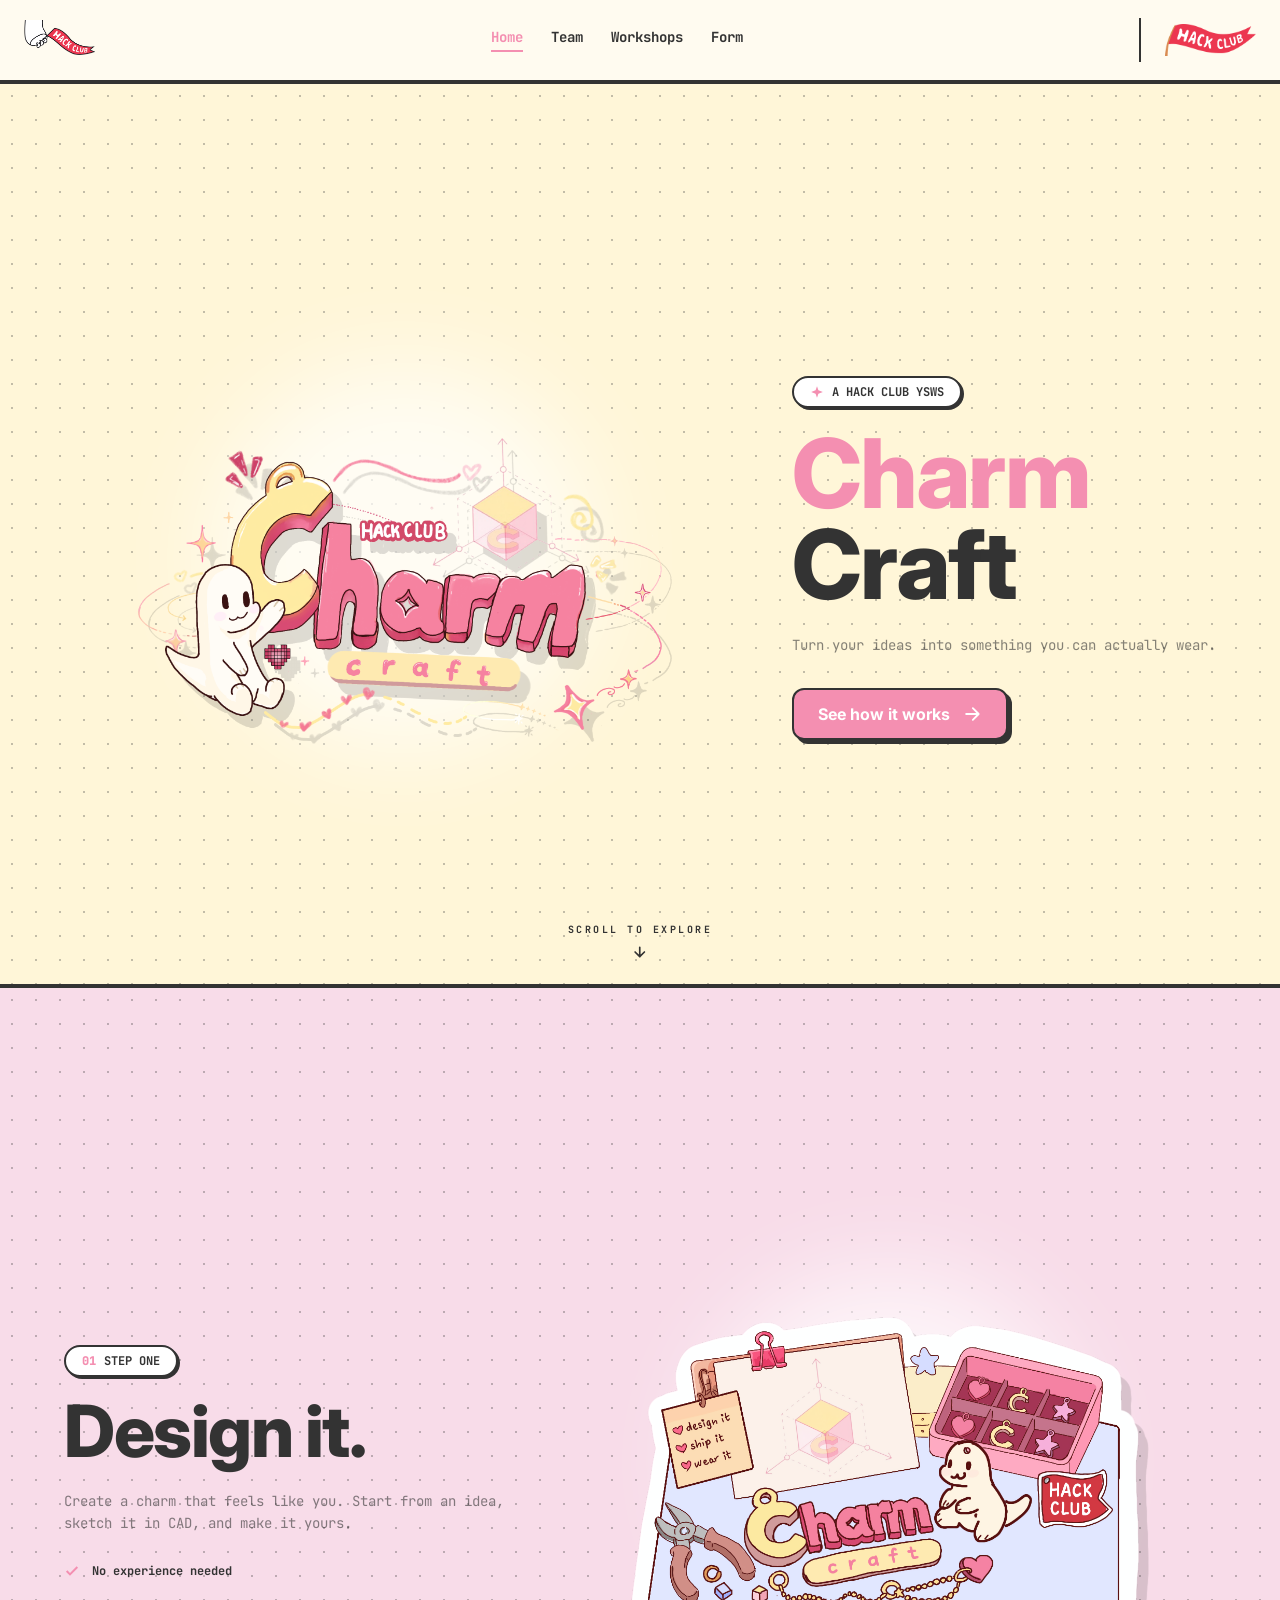
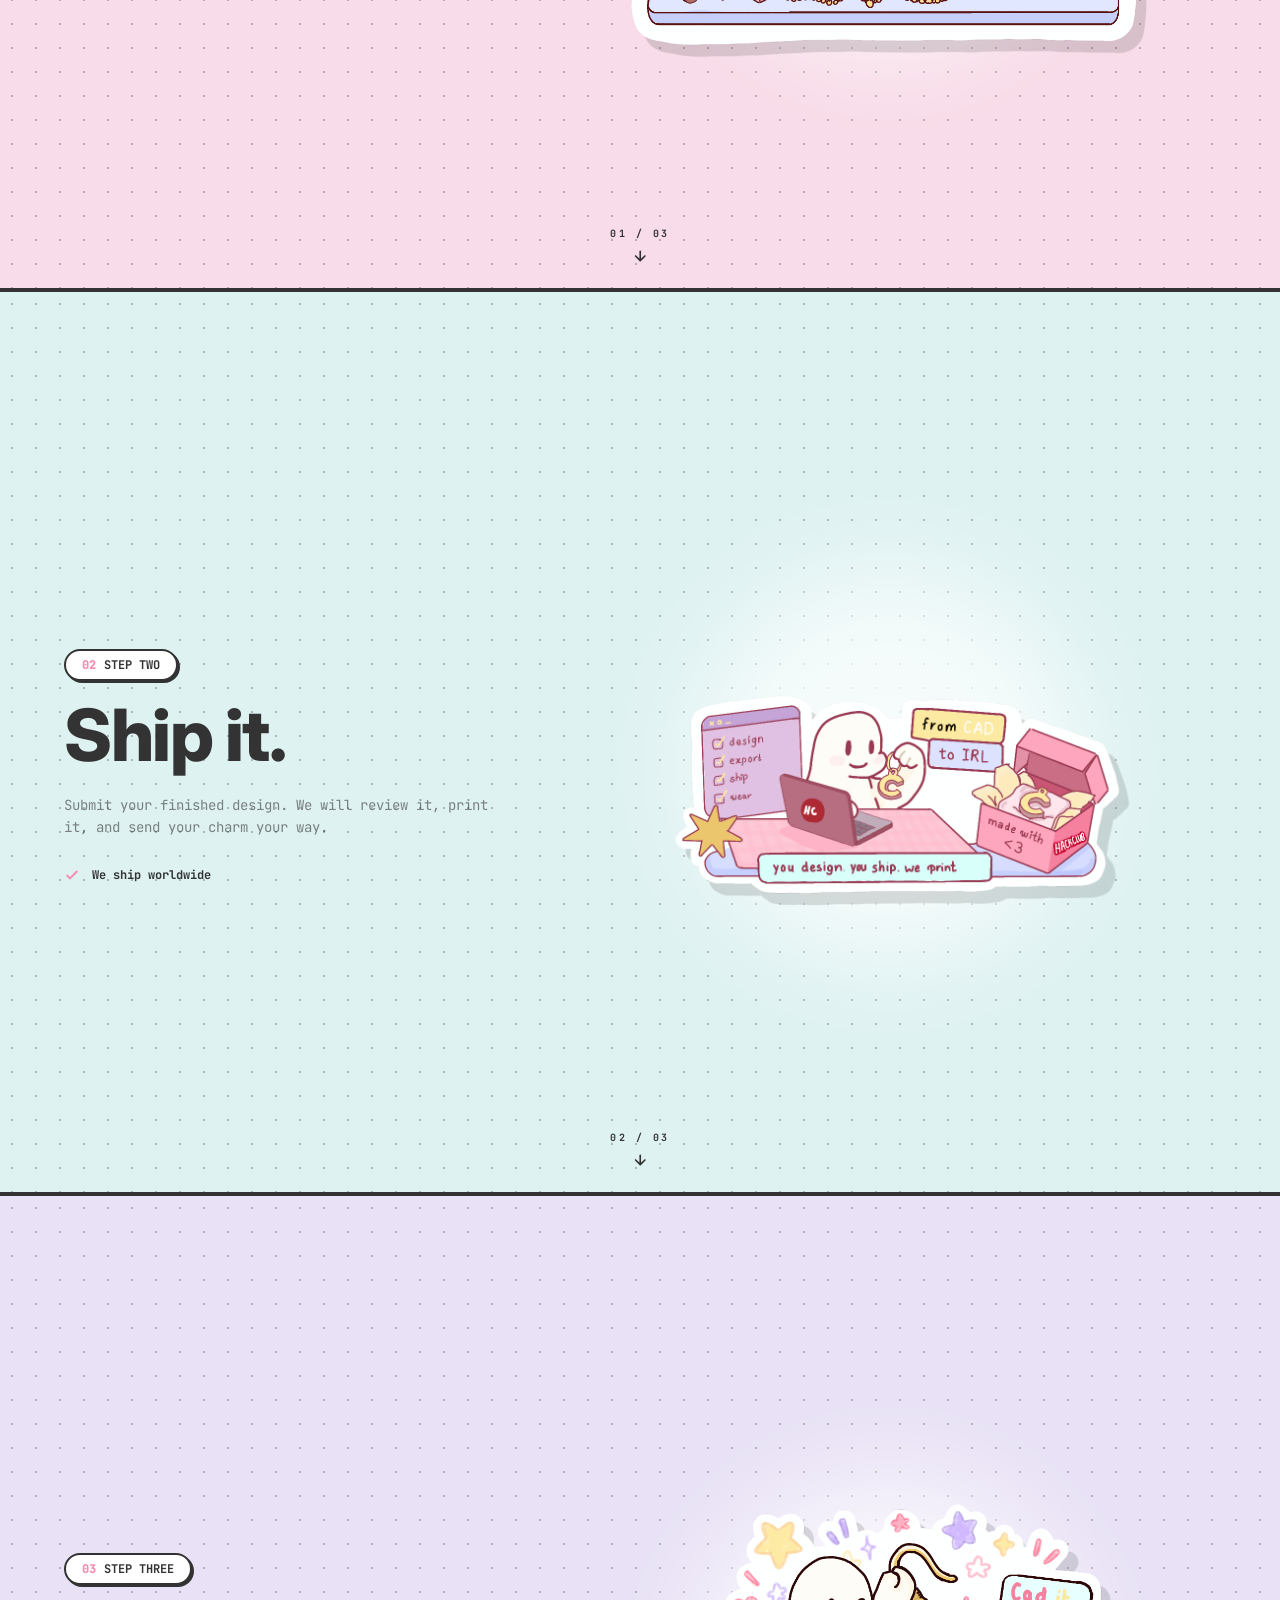
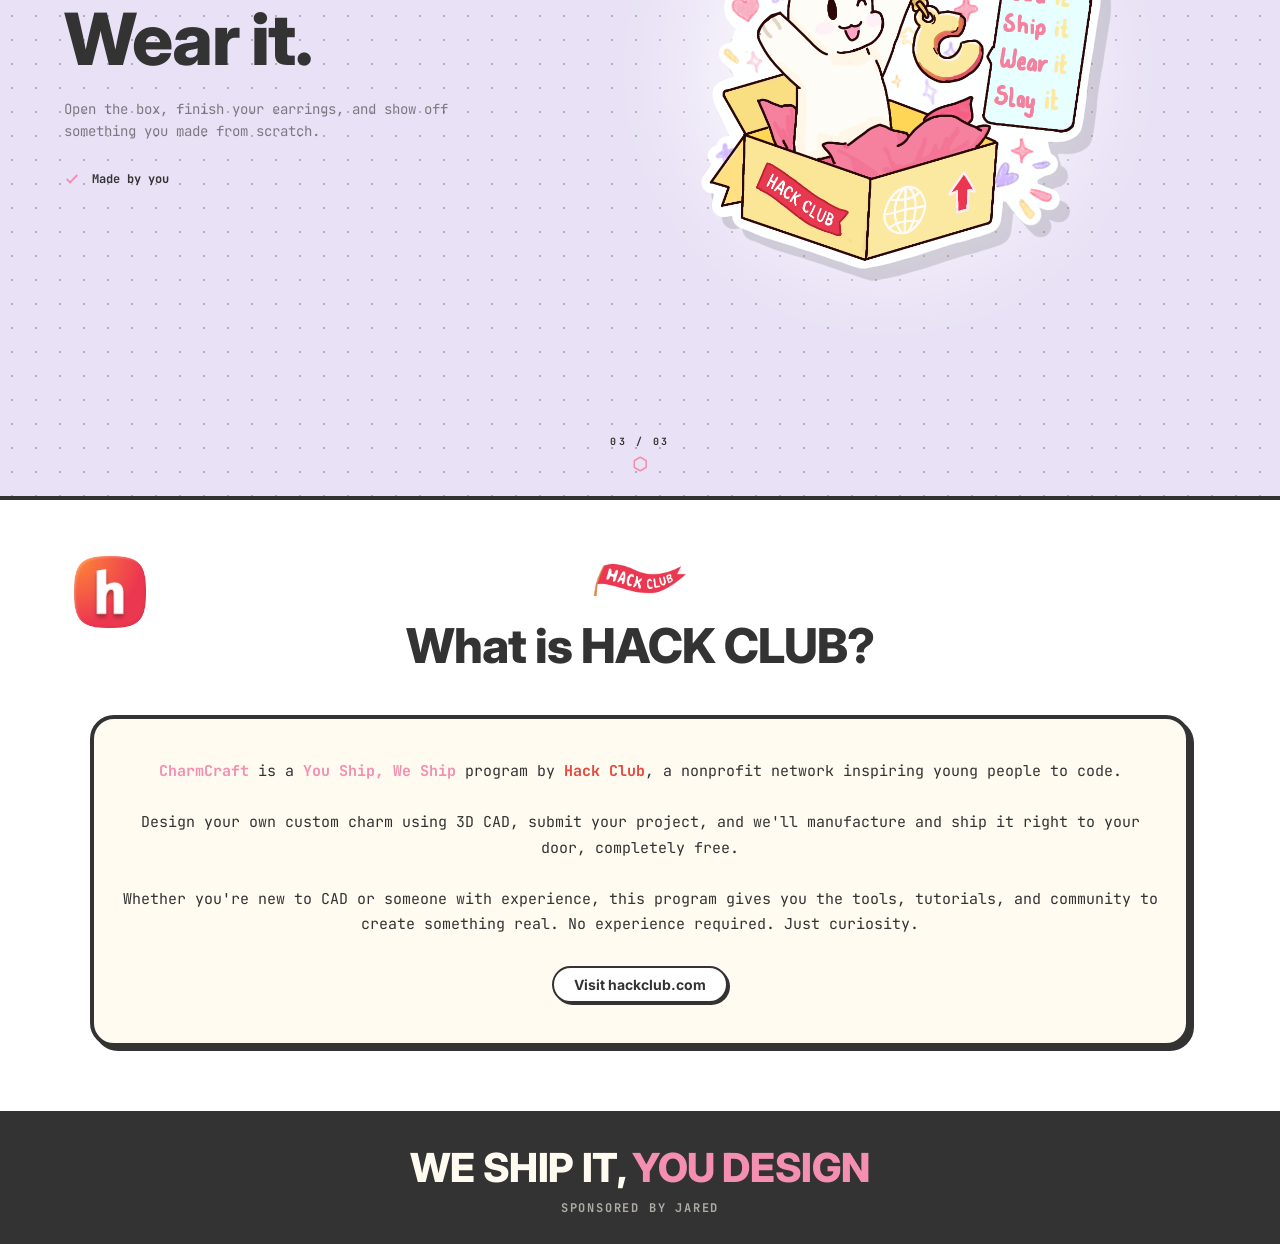
==== index.html @ 36f1904b "add index.html so GitHub Pages serves the homepage" ====
<!DOCTYPE html>
<html lang="en">
<head>
  <meta charset="UTF-8" />
  <meta name="viewport" content="width=device-width, initial-scale=1.0" />
  <title>CharmCraft — Home</title>
  <link rel="preconnect" href="https://fonts.googleapis.com" />
  <link rel="preconnect" href="https://fonts.gstatic.com" crossorigin />
  <link
    href="https://fonts.googleapis.com/css2?family=Inter:wght@400;700;800&family=JetBrains+Mono:wght@400;700&display=swap"
    rel="stylesheet"
  />
  <style>
    *,
    *::before,
    *::after {
      margin: 0;
      padding: 0;
      box-sizing: border-box;
    }

    html {
      scroll-behavior: smooth;
    }

    body {
      font-family: 'Inter', system-ui, sans-serif;
      background: #fffbf0;
      color: #333333;
      -webkit-font-smoothing: antialiased;
    }
  </style>
</head>
<body>
  <header style="position: sticky; top: 0; z-index: 50; background: rgba(255, 251, 240, 0.9); backdrop-filter: blur(6px); border-bottom: 4px solid #333333;">
    <div style="max-width: 1440px; margin: 0 auto; height: 80px; padding: 0 1.5rem; display: flex; align-items: center; justify-content: space-between; gap: 1rem;">
      <img style="height: 40px; width: auto; display: block;" src="flag-orpheus-top.png" alt="CharmCraft logo" />
      <nav style="display: flex; align-items: center; gap: 1.75rem; font-family: 'JetBrains Mono', monospace; font-size: 0.875rem; font-weight: 700;">
        <a href="#welcome" style="color: #f48fb1; text-decoration: none; padding-bottom: 4px; border-bottom: 2px solid #f48fb1;">Home</a>
        <a href="team.html" style="color: #333333; text-decoration: none; padding-bottom: 4px; border-bottom: 2px solid transparent;">Team</a>
        <a href="workshop.html" style="color: #333333; text-decoration: none; padding-bottom: 4px; border-bottom: 2px solid transparent;">Workshops</a>
        <a href="form.html" style="color: #333333; text-decoration: none; padding-bottom: 4px; border-bottom: 2px solid transparent;">Form</a>
      </nav>
      <a href="form.html" style="display: flex; align-items: center; height: 44px; padding-left: 1.5rem; border-left: 2px solid #333333;">
        <img style="height: 32px; width: auto; display: block;" src="flag-standalone.png" alt="Submit your design" />
      </a>
    </div>
  </header>

  <div style="scroll-snap-type: y proximity;">
    <!-- Slide 1: Logo -->
    <section id="welcome" style="position: relative; min-height: 100vh; display: flex; align-items: center; overflow: hidden; border-bottom: 4px solid #333333; scroll-snap-align: start; background: #fff6d8;">
      <div style="position: absolute; inset: 0; opacity: 0.3; background-image: radial-gradient(#333 1px, transparent 1px); background-size: 24px 24px; pointer-events: none;"></div>
      <div style="position: relative; z-index: 1; width: 100%; max-width: 1440px; min-height: 100vh; margin: 0 auto; display: flex; flex-direction: row; align-items: center; justify-content: center; gap: 3rem; padding: 6rem 4rem 3rem;">
        <div style="z-index: 10; max-width: 36rem; text-align: left; order: 2;">
          <div style="display: inline-flex; align-items: center; gap: 0.5rem; margin-bottom: 1.25rem; border: 2px solid #333333; border-radius: 9999px; background: #fff; padding: 0.375rem 1rem; box-shadow: 2px 2px 0 #333333; font-family: 'JetBrains Mono', monospace; font-size: 0.75rem; font-weight: 700; color: #333333;">
            <svg style="width: 0.875rem; height: 0.875rem; fill: #f48fb1;" viewBox="0 0 24 24"><path d="M12 2l2.4 7.2L22 12l-7.6 2.8L12 22l-2.4-7.2L2 12l7.6-2.8z"/></svg>
            A HACK CLUB YSWS
          </div>
          <h1 style="font-weight: 800; line-height: 0.95; letter-spacing: -0.02em; color: #333333; text-wrap: balance; font-size: 6rem;">
            <span style="color: #f48fb1;">Charm</span><br />Craft
          </h1>
          <p style="margin: 1.5rem 0 0; max-width: 28rem; font-family: 'JetBrains Mono', monospace; font-size: 0.875rem; line-height: 1.6; color: rgba(51, 51, 51, 0.6); text-wrap: pretty;">Turn your ideas into something you can actually wear.</p>
          <a href="#design" style="display: inline-flex; align-items: center; gap: 0.75rem; margin-top: 2rem; border: 2px solid #333333; border-radius: 0.75rem; background: #f48fb1; padding: 0.875rem 1.5rem; font-size: 1rem; font-weight: 700; color: #fff; text-decoration: none; box-shadow: 4px 4px 0 #333333;">
            See how it works
            <svg style="width: 1.25rem; height: 1.25rem;" viewBox="0 0 24 24" fill="none" stroke="currentColor" stroke-width="2.2" stroke-linecap="round" stroke-linejoin="round"><path d="M5 12h14M13 5l7 7-7 7"/></svg>
          </a>
        </div>
        <div style="position: relative; z-index: 10; flex: 1; display: flex; align-items: center; justify-content: center; order: 1;">
          <div style="position: absolute; width: 24rem; height: 24rem; border-radius: 50%; background: rgba(255, 255, 255, 0.7); filter: blur(48px);"></div>
          <img style="position: relative; width: auto; object-fit: contain; filter: drop-shadow(10px 12px 0 rgba(51, 51, 51, 0.16)); max-height: 66vh; max-width: 58vw;" src="Sticker (2).png" alt="CharmCraft logo artwork" />
        </div>
      </div>
      <div style="position: absolute; bottom: 1.5rem; left: 50%; transform: translateX(-50%); z-index: 20; display: flex; flex-direction: column; align-items: center; gap: 0.5rem; color: #333333;">
        <span style="font-family: 'JetBrains Mono', monospace; font-size: 0.625rem; font-weight: 700; text-transform: uppercase; letter-spacing: 0.25em;">Scroll to explore</span>
        <svg style="width: 1rem; height: 1rem; stroke: #333333; stroke-width: 2.5; fill: none;" viewBox="0 0 24 24" fill="none" stroke-linecap="round" stroke-linejoin="round"><path d="M12 5v14M5 12l7 7 7-7"/></svg>
      </div>
    </section>

    <!-- Slide 2: Design -->
    <section id="design" style="position: relative; min-height: 100vh; display: flex; align-items: center; overflow: hidden; border-bottom: 4px solid #333333; scroll-snap-align: start; background: #f8dce9;">
      <div style="position: absolute; inset: 0; opacity: 0.3; background-image: radial-gradient(#333 1px, transparent 1px); background-size: 24px 24px; pointer-events: none;"></div>
      <div style="position: relative; z-index: 1; width: 100%; max-width: 1440px; min-height: 100vh; margin: 0 auto; display: flex; flex-direction: row; align-items: center; justify-content: center; gap: 3rem; padding: 6rem 4rem 3rem;">
        <div style="z-index: 10; max-width: 36rem; text-align: left;">
          <div style="display: inline-flex; align-items: center; gap: 0.5rem; margin-bottom: 1.25rem; border: 2px solid #333333; border-radius: 9999px; background: #fff; padding: 0.375rem 1rem; box-shadow: 2px 2px 0 #333333; font-family: 'JetBrains Mono', monospace; font-size: 0.75rem; font-weight: 700; color: #333333;">
            <span style="font-family: 'JetBrains Mono', monospace; font-size: 0.75rem; font-weight: 800; color: #f48fb1;">01</span>
            STEP ONE
          </div>
          <h1 style="font-weight: 800; line-height: 0.95; letter-spacing: -0.02em; color: #333333; text-wrap: balance; font-size: 4.5rem;">Design it.</h1>
          <p style="margin: 1.5rem 0 0; max-width: 28rem; font-family: 'JetBrains Mono', monospace; font-size: 0.875rem; line-height: 1.6; color: rgba(51, 51, 51, 0.6); text-wrap: pretty;">Create a charm that feels like you. Start from an idea, sketch it in CAD, and make it yours.</p>
          <div style="display: flex; align-items: center; justify-content: flex-start; gap: 0.75rem; margin-top: 1.75rem; font-family: 'JetBrains Mono', monospace; font-size: 0.75rem; font-weight: 700; color: #333333;">
            <svg style="width: 1rem; height: 1rem; stroke: #f48fb1; stroke-width: 3; fill: none;" viewBox="0 0 24 24"><path d="M20 6L9 17l-5-5"/></svg>
            <span>No experience needed</span>
          </div>
        </div>
        <div style="position: relative; z-index: 10; flex: 1; display: flex; align-items: center; justify-content: center;">
          <div style="position: absolute; width: 24rem; height: 24rem; border-radius: 50%; background: rgba(255, 255, 255, 0.7); filter: blur(48px);"></div>
          <img style="position: relative; width: auto; object-fit: contain; filter: drop-shadow(10px 12px 0 rgba(51, 51, 51, 0.16)); max-height: 59vh; max-width: 64vw;" src="Sticker (4).png" alt="Design it — CharmCraft process illustration" />
        </div>
      </div>
      <div style="position: absolute; bottom: 1.5rem; left: 50%; transform: translateX(-50%); z-index: 20; display: flex; flex-direction: column; align-items: center; gap: 0.5rem; color: #333333;">
        <span style="font-family: 'JetBrains Mono', monospace; font-size: 0.625rem; font-weight: 700; text-transform: uppercase; letter-spacing: 0.25em;">01 / 03</span>
        <svg style="width: 1rem; height: 1rem; stroke: #333333; stroke-width: 2.5; fill: none;" viewBox="0 0 24 24" fill="none" stroke-linecap="round" stroke-linejoin="round"><path d="M12 5v14M5 12l7 7 7-7"/></svg>
      </div>
    </section>

    <!-- Slide 3: Ship -->
    <section id="ship" style="position: relative; min-height: 100vh; display: flex; align-items: center; overflow: hidden; border-bottom: 4px solid #333333; scroll-snap-align: start; background: #dff2f2;">
      <div style="position: absolute; inset: 0; opacity: 0.3; background-image: radial-gradient(#333 1px, transparent 1px); background-size: 24px 24px; pointer-events: none;"></div>
      <div style="position: relative; z-index: 1; width: 100%; max-width: 1440px; min-height: 100vh; margin: 0 auto; display: flex; flex-direction: row; align-items: center; justify-content: center; gap: 3rem; padding: 6rem 4rem 3rem;">
        <div style="z-index: 10; max-width: 36rem; text-align: left;">
          <div style="display: inline-flex; align-items: center; gap: 0.5rem; margin-bottom: 1.25rem; border: 2px solid #333333; border-radius: 9999px; background: #fff; padding: 0.375rem 1rem; box-shadow: 2px 2px 0 #333333; font-family: 'JetBrains Mono', monospace; font-size: 0.75rem; font-weight: 700; color: #333333;">
            <span style="font-family: 'JetBrains Mono', monospace; font-size: 0.75rem; font-weight: 800; color: #f48fb1;">02</span>
            STEP TWO
          </div>
          <h1 style="font-weight: 800; line-height: 0.95; letter-spacing: -0.02em; color: #333333; text-wrap: balance; font-size: 4.5rem;">Ship it.</h1>
          <p style="margin: 1.5rem 0 0; max-width: 28rem; font-family: 'JetBrains Mono', monospace; font-size: 0.875rem; line-height: 1.6; color: rgba(51, 51, 51, 0.6); text-wrap: pretty;">Submit your finished design. We will review it, print it, and send your charm your way.</p>
          <div style="display: flex; align-items: center; justify-content: flex-start; gap: 0.75rem; margin-top: 1.75rem; font-family: 'JetBrains Mono', monospace; font-size: 0.75rem; font-weight: 700; color: #333333;">
            <svg style="width: 1rem; height: 1rem; stroke: #f48fb1; stroke-width: 3; fill: none;" viewBox="0 0 24 24"><path d="M20 6L9 17l-5-5"/></svg>
            <span>We ship worldwide</span>
          </div>
        </div>
        <div style="position: relative; z-index: 10; flex: 1; display: flex; align-items: center; justify-content: center;">
          <div style="position: absolute; width: 24rem; height: 24rem; border-radius: 50%; background: rgba(255, 255, 255, 0.7); filter: blur(48px);"></div>
          <img style="position: relative; width: auto; object-fit: contain; filter: drop-shadow(10px 12px 0 rgba(51, 51, 51, 0.16)); max-height: 56vh; max-width: 66vw;" src="Sticker (3).png" alt="Ship it — CharmCraft process illustration" />
        </div>
      </div>
      <div style="position: absolute; bottom: 1.5rem; left: 50%; transform: translateX(-50%); z-index: 20; display: flex; flex-direction: column; align-items: center; gap: 0.5rem; color: #333333;">
        <span style="font-family: 'JetBrains Mono', monospace; font-size: 0.625rem; font-weight: 700; text-transform: uppercase; letter-spacing: 0.25em;">02 / 03</span>
        <svg style="width: 1rem; height: 1rem; stroke: #333333; stroke-width: 2.5; fill: none;" viewBox="0 0 24 24" fill="none" stroke-linecap="round" stroke-linejoin="round"><path d="M12 5v14M5 12l7 7 7-7"/></svg>
      </div>
    </section>

    <!-- Slide 4: Wear -->
    <section id="wear" style="position: relative; min-height: 100vh; display: flex; align-items: center; overflow: hidden; border-bottom: 4px solid #333333; scroll-snap-align: start; background: #e9e2f6;">
      <div style="position: absolute; inset: 0; opacity: 0.3; background-image: radial-gradient(#333 1px, transparent 1px); background-size: 24px 24px; pointer-events: none;"></div>
      <div style="position: relative; z-index: 1; width: 100%; max-width: 1440px; min-height: 100vh; margin: 0 auto; display: flex; flex-direction: row; align-items: center; justify-content: center; gap: 3rem; padding: 6rem 4rem 3rem;">
        <div style="z-index: 10; max-width: 36rem; text-align: left;">
          <div style="display: inline-flex; align-items: center; gap: 0.5rem; margin-bottom: 1.25rem; border: 2px solid #333333; border-radius: 9999px; background: #fff; padding: 0.375rem 1rem; box-shadow: 2px 2px 0 #333333; font-family: 'JetBrains Mono', monospace; font-size: 0.75rem; font-weight: 700; color: #333333;">
            <span style="font-family: 'JetBrains Mono', monospace; font-size: 0.75rem; font-weight: 800; color: #f48fb1;">03</span>
            STEP THREE
          </div>
          <h1 style="font-weight: 800; line-height: 0.95; letter-spacing: -0.02em; color: #333333; text-wrap: balance; font-size: 4.5rem;">Wear it.</h1>
          <p style="margin: 1.5rem 0 0; max-width: 28rem; font-family: 'JetBrains Mono', monospace; font-size: 0.875rem; line-height: 1.6; color: rgba(51, 51, 51, 0.6); text-wrap: pretty;">Open the box, finish your earrings, and show off something you made from scratch.</p>
          <div style="display: flex; align-items: center; justify-content: flex-start; gap: 0.75rem; margin-top: 1.75rem; font-family: 'JetBrains Mono', monospace; font-size: 0.75rem; font-weight: 700; color: #333333;">
            <svg style="width: 1rem; height: 1rem; stroke: #f48fb1; stroke-width: 3; fill: none;" viewBox="0 0 24 24"><path d="M20 6L9 17l-5-5"/></svg>
            <span>Made by you</span>
          </div>
        </div>
        <div style="position: relative; z-index: 10; flex: 1; display: flex; align-items: center; justify-content: center;">
          <div style="position: absolute; width: 24rem; height: 24rem; border-radius: 50%; background: rgba(255, 255, 255, 0.7); filter: blur(48px);"></div>
          <img style="position: relative; width: auto; object-fit: contain; filter: drop-shadow(10px 12px 0 rgba(51, 51, 51, 0.16)); max-height: 59vh; max-width: 64vw;" src="Sticker (1).png" alt="Wear it — CharmCraft process illustration" />
        </div>
      </div>
      <div style="position: absolute; bottom: 1.5rem; left: 50%; transform: translateX(-50%); z-index: 20; display: flex; flex-direction: column; align-items: center; gap: 0.5rem; color: #333333;">
        <span style="font-family: 'JetBrains Mono', monospace; font-size: 0.625rem; font-weight: 700; text-transform: uppercase; letter-spacing: 0.25em;">03 / 03</span>
        <svg style="width: 1rem; height: 1rem; stroke: #f48fb1; stroke-width: 2.5; fill: none;" viewBox="0 0 24 24" fill="none" stroke-linecap="round" stroke-linejoin="round"><path d="M21 8a2 2 0 0 0-1-1.73l-7-4a2 2 0 0 0-2 0l-7 4A2 2 0 0 0 3 8v8a2 2 0 0 0 1 1.73l7 4a2 2 0 0 0 2 0l7-4A2 2 0 0 0 21 16Z"/></svg>
      </div>
    </section>
  </div>

  <section id="about" style="background: #ffffff; border-bottom: 4px solid #333333; padding: 4rem 1.5rem;">
    <div style="position: relative; max-width: 1100px; margin: 0 auto; text-align: center;">
      <div style="display: block; position: absolute; pointer-events: none; width: 4.5rem; height: 4.5rem; left: -1rem; top: -0.5rem;"><img style="width: 100%; height: 100%; display: block;" src="icon-rounded.png" alt="" /></div>
      <img style="height: 32px; width: auto; margin: 0 auto 1.25rem; display: block;" src="flag-standalone.png" alt="Hack Club logo" />
      <h2 style="font-size: 3rem; font-weight: 800; letter-spacing: -0.02em; color: #333333; text-wrap: balance;">What is HACK CLUB?</h2>
      <div style="position: relative; z-index: 2; margin-top: 2.5rem; background: #fffbf0; border: 4px solid #333333; border-radius: 24px; box-shadow: 4px 4px 0 #333333; padding: 2.5rem 1.75rem;">
        <p style="font-family: 'JetBrains Mono', monospace; font-size: 0.9375rem; line-height: 1.7; color: #333333; text-align: center;">
          <span style="color: #f48fb1; font-weight: 700;">CharmCraft</span> is a <span style="color: #f48fb1; font-weight: 700;">You Ship, We Ship</span> program by <span style="color: #e6483f; font-weight: 700;">Hack Club</span>, a nonprofit network inspiring young people to code.
          <br /><br />
          Design your own custom charm using 3D CAD, submit your project, and we'll manufacture and ship it right to your door, completely free.
          <br /><br />
          Whether you're new to CAD or someone with experience, this program gives you the tools, tutorials, and community to create something real. No experience required. Just curiosity.
        </p>
        <a href="https://hackclub.com" style="display: inline-flex; align-items: center; margin-top: 1.75rem; background: #fff; border: 2px solid #333333; border-radius: 9999px; padding: 0.5rem 1.25rem; font-family: 'Inter', system-ui, sans-serif; font-size: 0.875rem; font-weight: 700; color: #333333; text-decoration: none; box-shadow: 2px 2px 0 #333333;" target="_blank" rel="noopener">Visit hackclub.com</a>
      </div>
    </div>
  </section>

  <footer style="background: #333333; color: #fffbf0; padding: 1.75rem 1.5rem; display: flex; flex-direction: column; align-items: center; justify-content: center; gap: 0.5rem; text-align: center;">
    <p style="font-family: 'Inter', system-ui, sans-serif; font-size: 2.5rem; font-weight: 800; letter-spacing: -0.01em; text-transform: uppercase;">We ship it, <span style="color: #f48fb1;">you design</span></p>
    <p style="font-family: 'JetBrains Mono', monospace; font-size: 0.75rem; font-weight: 700; color: rgba(255, 251, 240, 0.6); letter-spacing: 0.15em; text-transform: uppercase;">Sponsored by Jared</p>
  </footer>
</body>
</html>
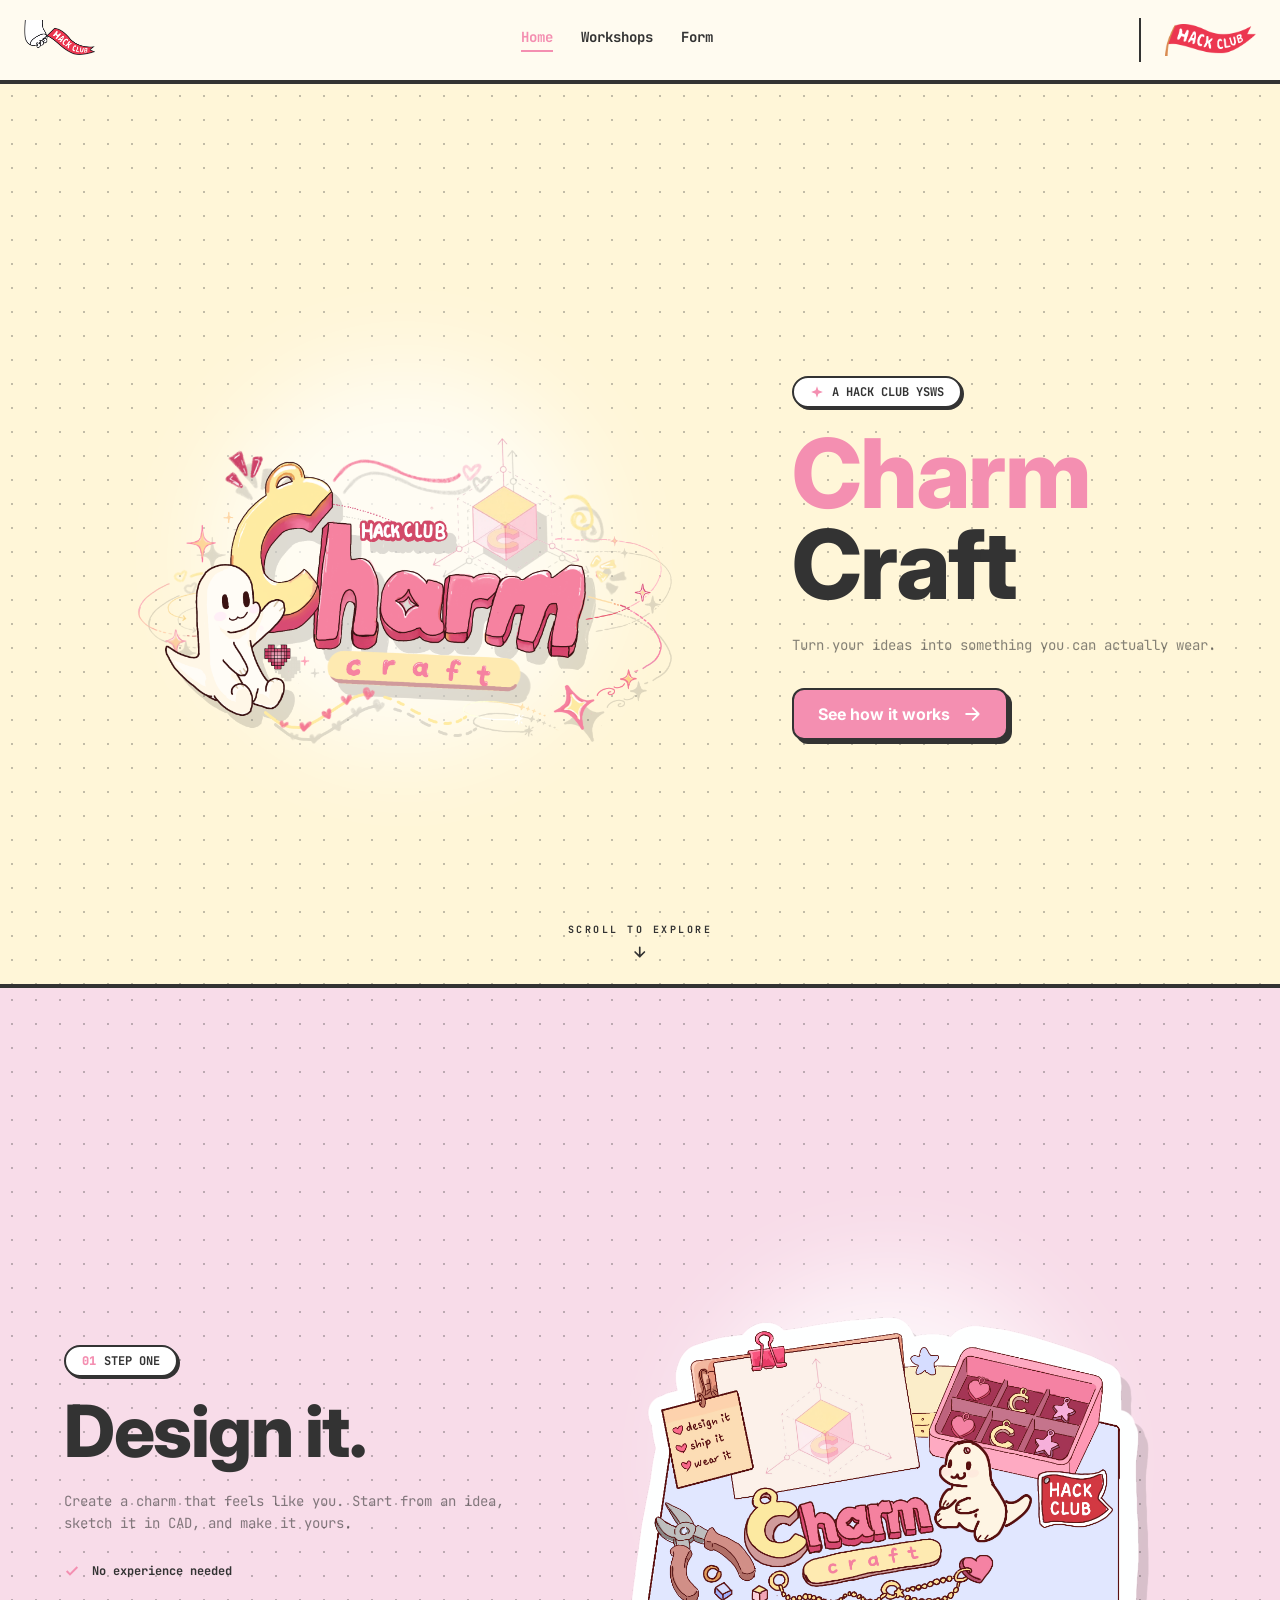
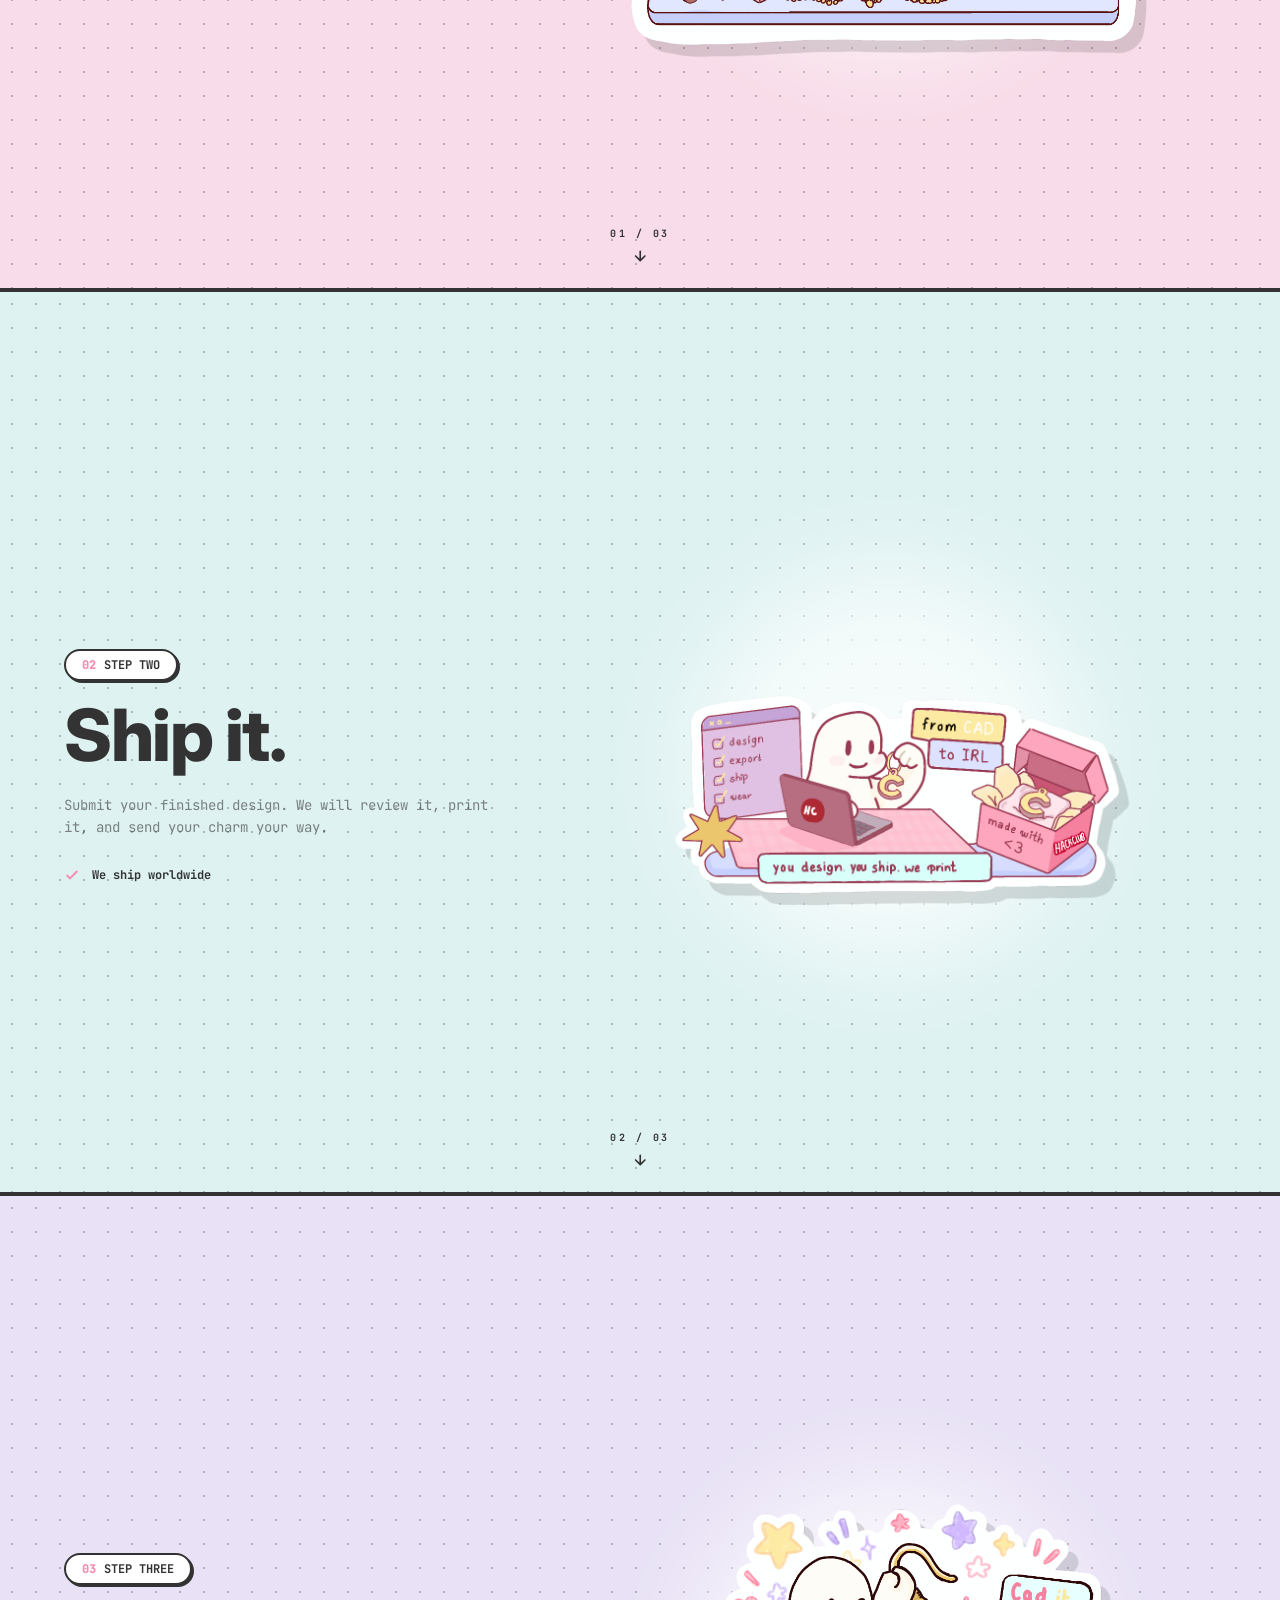
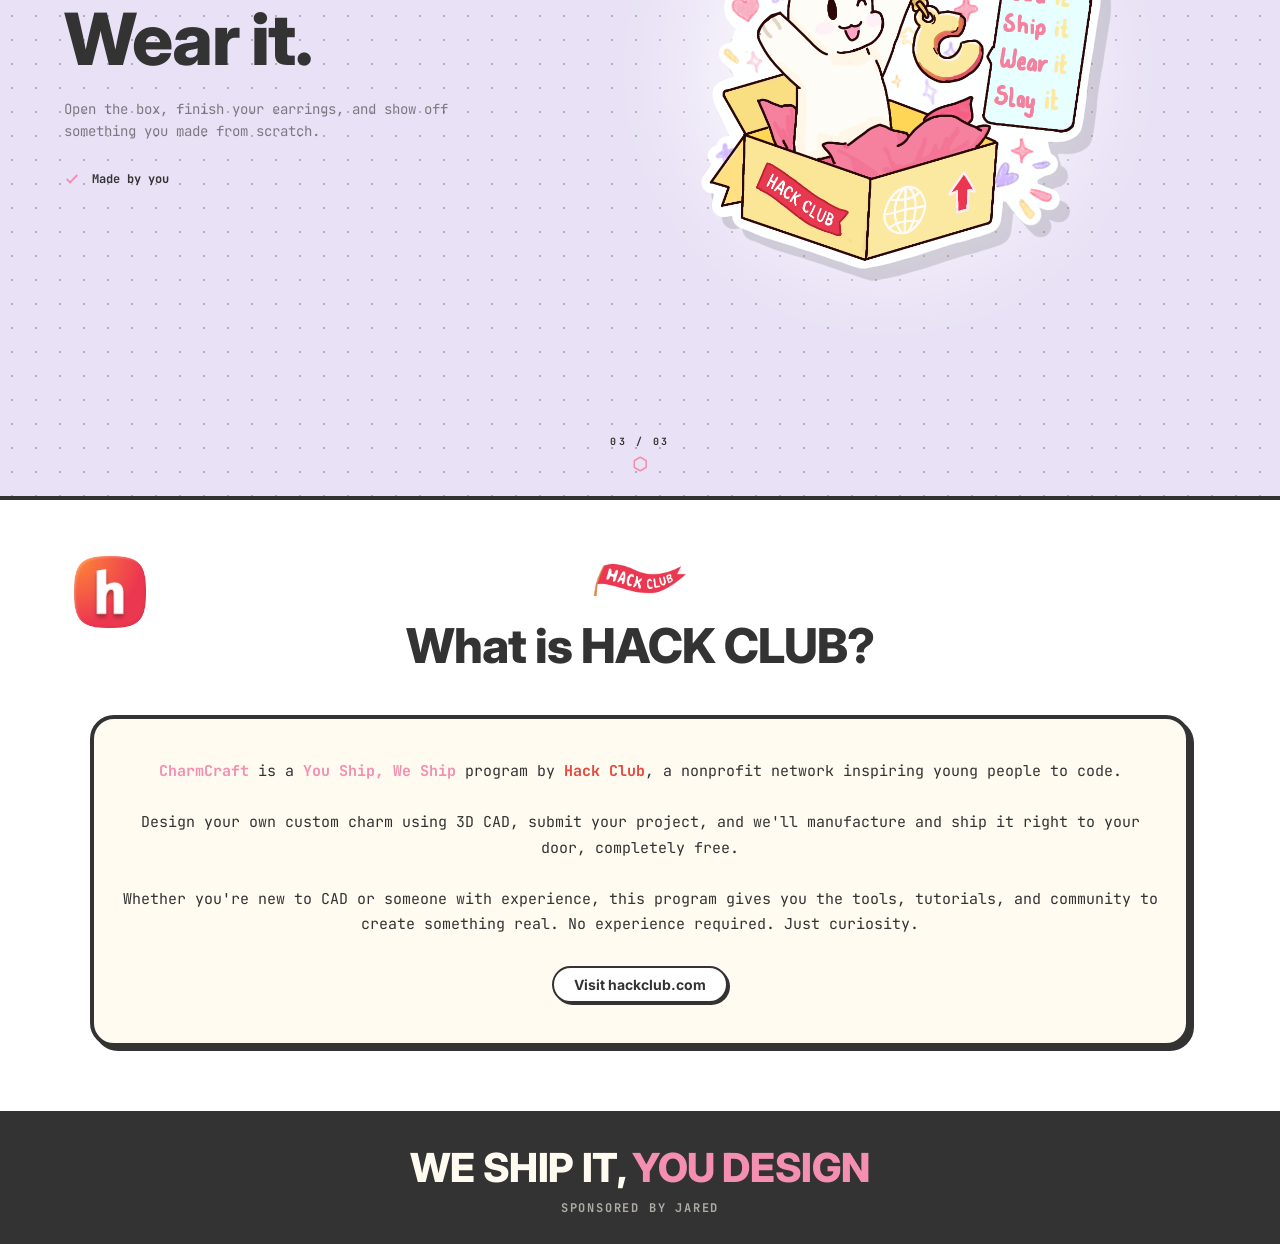
==== commit 870b1f9b: "remove YSWS team and added footer" ====
--- a/index.html
+++ b/index.html
@@ -37,7 +37,6 @@
       <img style="height: 40px; width: auto; display: block;" src="flag-orpheus-top.png" alt="CharmCraft logo" />
       <nav style="display: flex; align-items: center; gap: 1.75rem; font-family: 'JetBrains Mono', monospace; font-size: 0.875rem; font-weight: 700;">
         <a href="#welcome" style="color: #f48fb1; text-decoration: none; padding-bottom: 4px; border-bottom: 2px solid #f48fb1;">Home</a>
-        <a href="team.html" style="color: #333333; text-decoration: none; padding-bottom: 4px; border-bottom: 2px solid transparent;">Team</a>
         <a href="workshop.html" style="color: #333333; text-decoration: none; padding-bottom: 4px; border-bottom: 2px solid transparent;">Workshops</a>
         <a href="form.html" style="color: #333333; text-decoration: none; padding-bottom: 4px; border-bottom: 2px solid transparent;">Form</a>
       </nav>
@@ -182,4 +181,4 @@
     <p style="font-family: 'JetBrains Mono', monospace; font-size: 0.75rem; font-weight: 700; color: rgba(255, 251, 240, 0.6); letter-spacing: 0.15em; text-transform: uppercase;">Sponsored by Jared</p>
   </footer>
 </body>
-</html>
+</html>
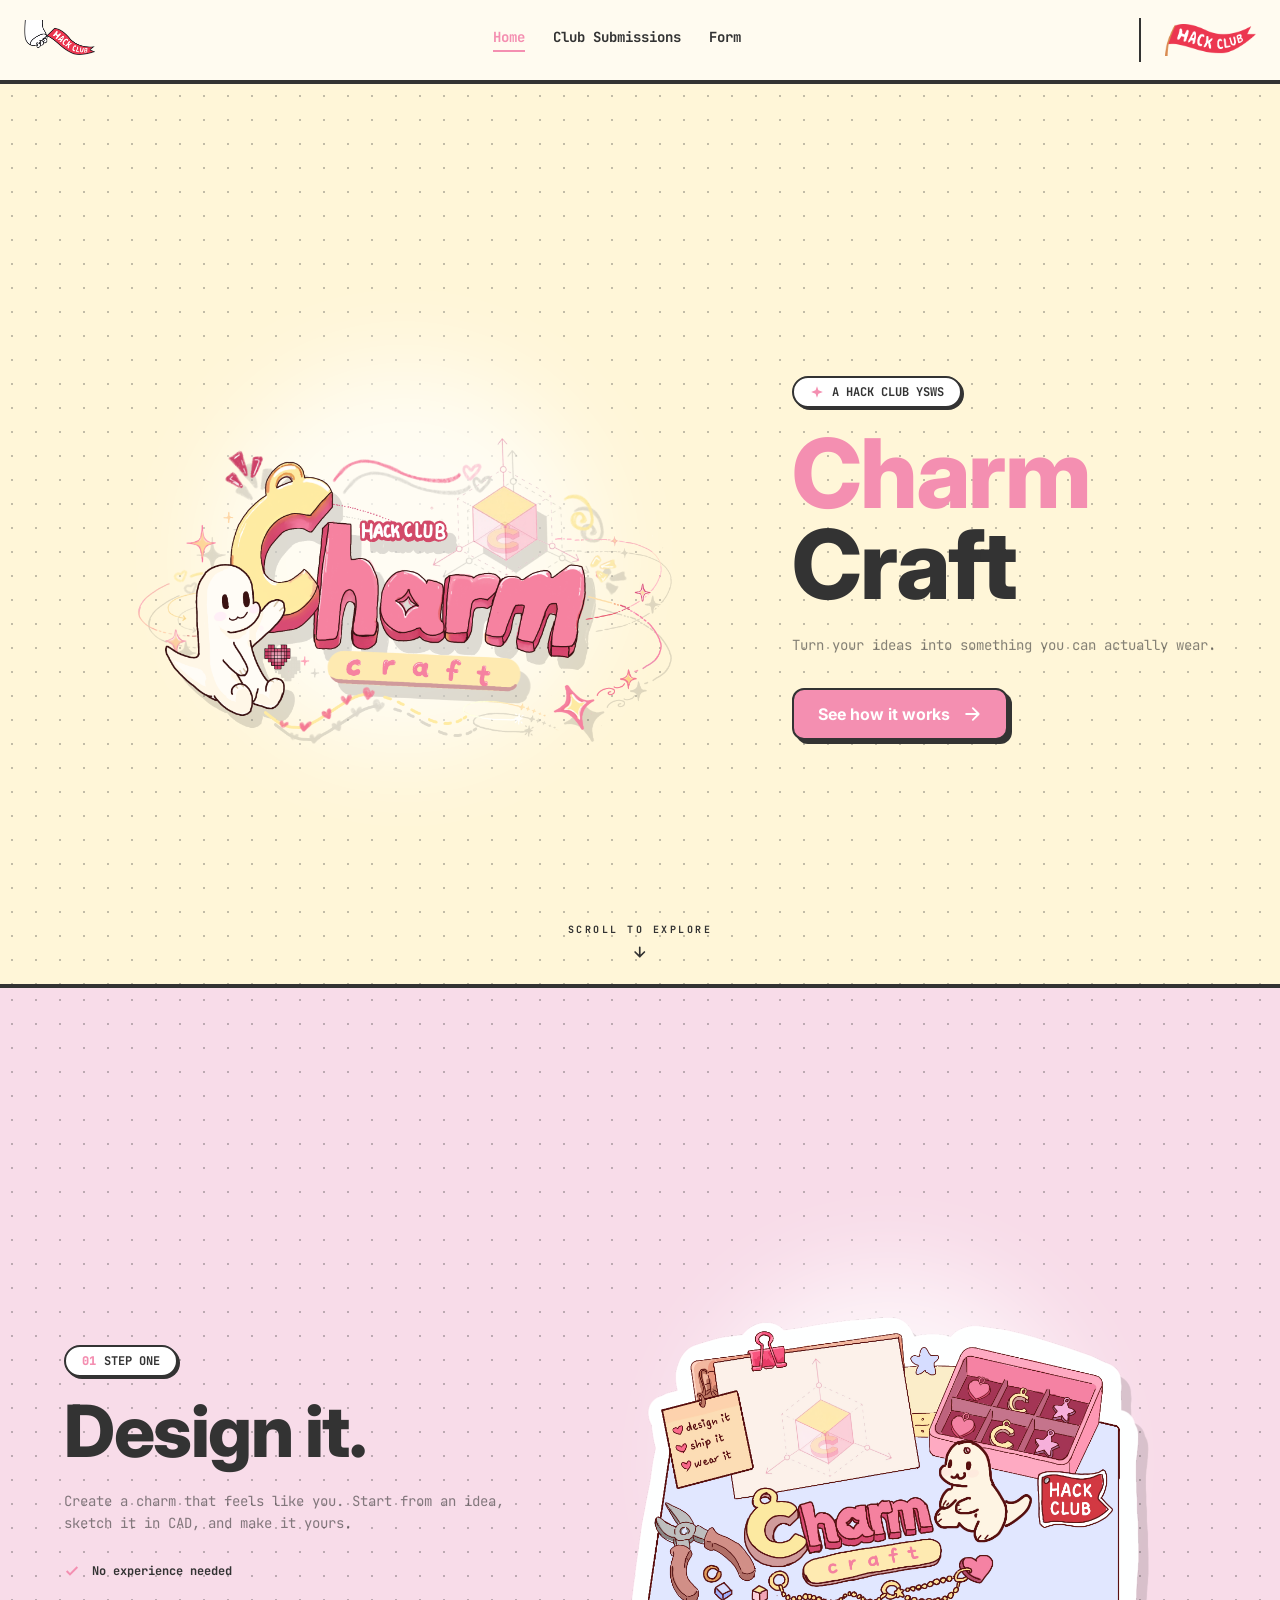
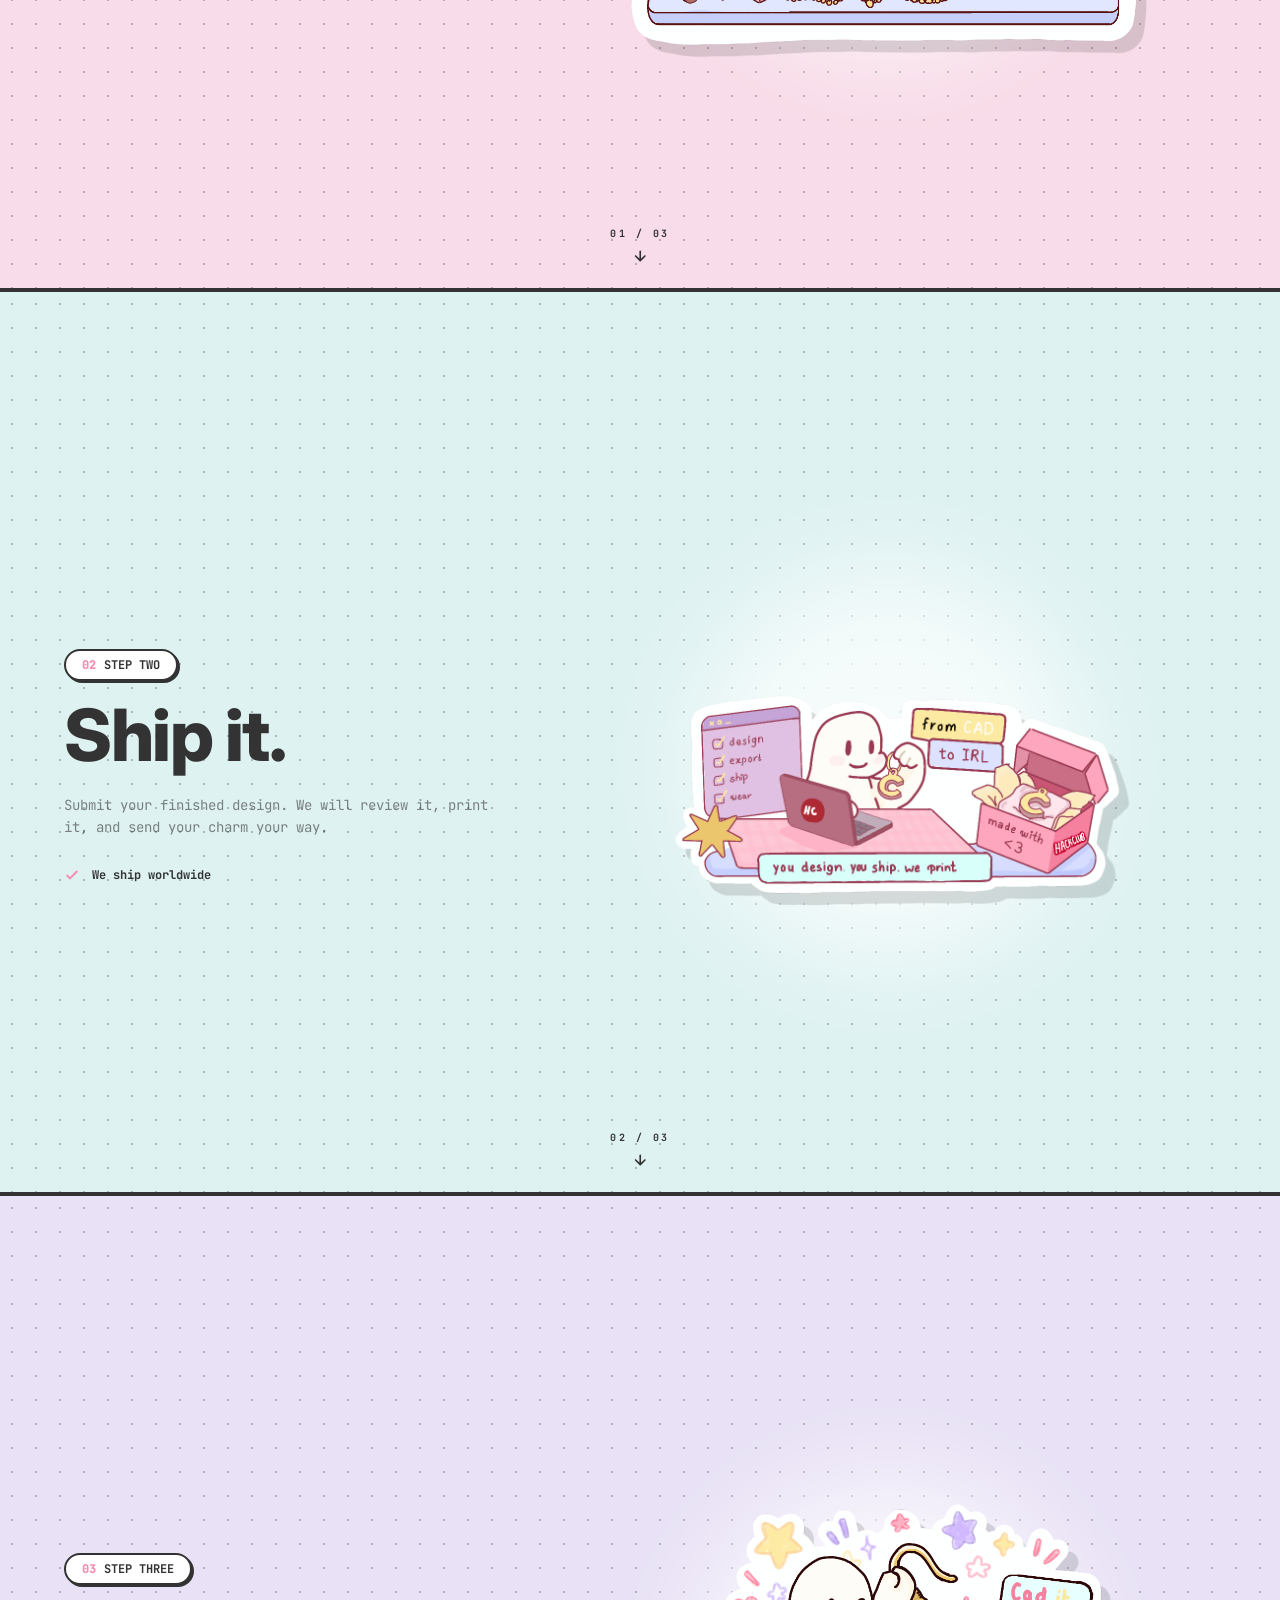
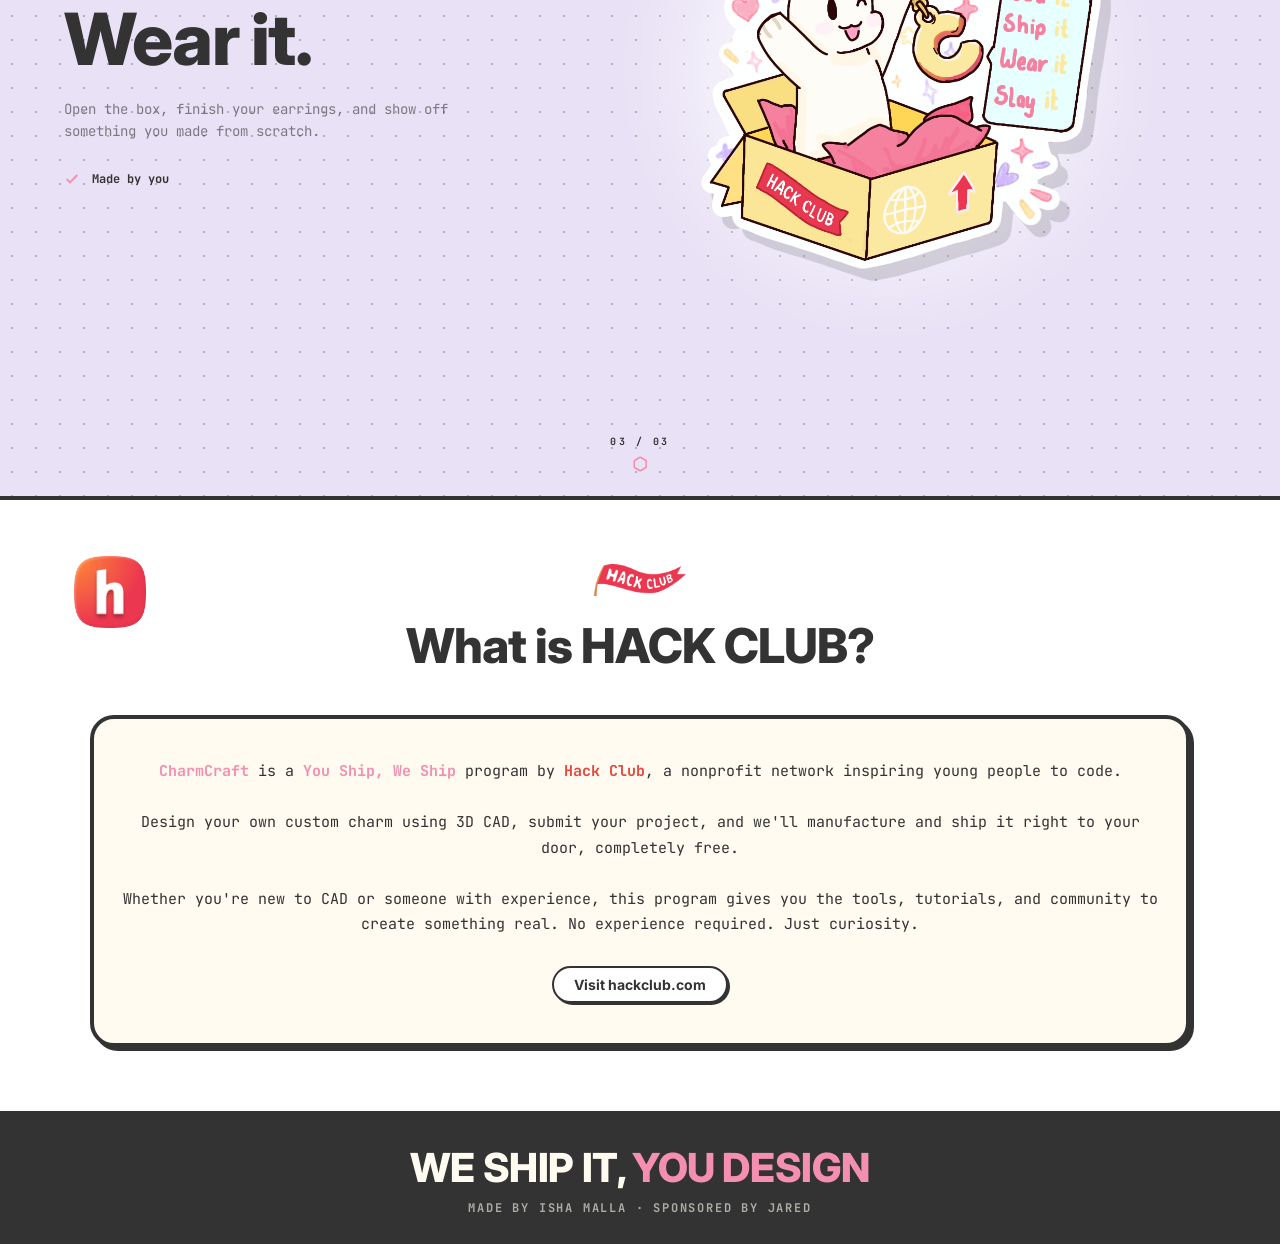
==== commit 65b2085a: "club submissions page, nav rename, footer credit" ====
--- a/index.html
+++ b/index.html
@@ -37,7 +37,7 @@
       <img style="height: 40px; width: auto; display: block;" src="flag-orpheus-top.png" alt="CharmCraft logo" />
       <nav style="display: flex; align-items: center; gap: 1.75rem; font-family: 'JetBrains Mono', monospace; font-size: 0.875rem; font-weight: 700;">
         <a href="#welcome" style="color: #f48fb1; text-decoration: none; padding-bottom: 4px; border-bottom: 2px solid #f48fb1;">Home</a>
-        <a href="workshop.html" style="color: #333333; text-decoration: none; padding-bottom: 4px; border-bottom: 2px solid transparent;">Workshops</a>
+        <a href="workshop.html" style="color: #333333; text-decoration: none; padding-bottom: 4px; border-bottom: 2px solid transparent;">Club Submissions</a>
         <a href="form.html" style="color: #333333; text-decoration: none; padding-bottom: 4px; border-bottom: 2px solid transparent;">Form</a>
       </nav>
       <a href="form.html" style="display: flex; align-items: center; height: 44px; padding-left: 1.5rem; border-left: 2px solid #333333;">
@@ -178,7 +178,7 @@
 
   <footer style="background: #333333; color: #fffbf0; padding: 1.75rem 1.5rem; display: flex; flex-direction: column; align-items: center; justify-content: center; gap: 0.5rem; text-align: center;">
     <p style="font-family: 'Inter', system-ui, sans-serif; font-size: 2.5rem; font-weight: 800; letter-spacing: -0.01em; text-transform: uppercase;">We ship it, <span style="color: #f48fb1;">you design</span></p>
-    <p style="font-family: 'JetBrains Mono', monospace; font-size: 0.75rem; font-weight: 700; color: rgba(255, 251, 240, 0.6); letter-spacing: 0.15em; text-transform: uppercase;">Sponsored by Jared</p>
+    <p style="font-family: 'JetBrains Mono', monospace; font-size: 0.75rem; font-weight: 700; color: rgba(255, 251, 240, 0.6); letter-spacing: 0.15em; text-transform: uppercase;">Made by Isha Malla · Sponsored by Jared</p>
   </footer>
 </body>
 </html>
